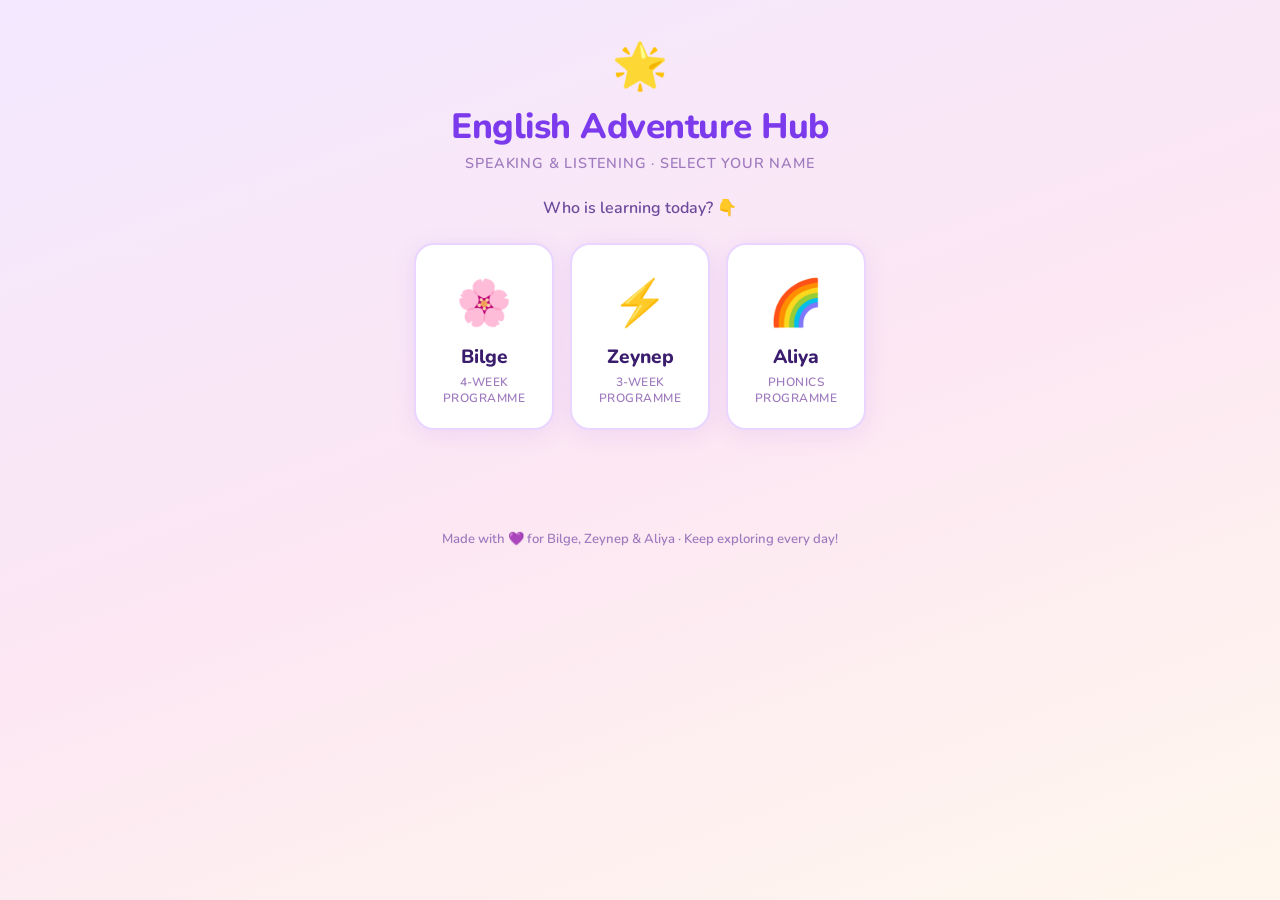
==== index.html @ ff28ed1b "Add Aliya's phonics programme and three-student landing - index.html: add Aliya card (password: aliy" ====
<!DOCTYPE html>
<html lang="en">
<head>
  <meta charset="UTF-8" />
  <meta name="viewport" content="width=device-width, initial-scale=1.0" />
  <title>English Adventure Hub</title>
  <link rel="preconnect" href="https://fonts.googleapis.com" />
  <link href="https://fonts.googleapis.com/css2?family=Nunito:wght@400;600;700;800&display=swap" rel="stylesheet" />
  <link rel="stylesheet" href="style.css" />
</head>
<body>

  <header>
    <div class="header-emoji">🌟</div>
    <h1>English Adventure Hub</h1>
    <p class="subtitle">Speaking &amp; Listening · Select Your Name</p>
  </header>

  <section id="selector">
    <p class="selector-intro">Who is learning today? 👇</p>

    <div class="student-cards">

      <button class="student-card" data-student="bilge">
        <span class="student-card-emoji">🌸</span>
        <span class="student-card-text">
          <span class="student-card-name">Bilge</span>
          <span class="student-card-sub">4-Week Programme</span>
        </span>
      </button>

      <button class="student-card" data-student="zeynep">
        <span class="student-card-emoji">⚡</span>
        <span class="student-card-text">
          <span class="student-card-name">Zeynep</span>
          <span class="student-card-sub">3-Week Programme</span>
        </span>
      </button>

      <button class="student-card" data-student="aliya">
        <span class="student-card-emoji">🌈</span>
        <span class="student-card-text">
          <span class="student-card-name">Aliya</span>
          <span class="student-card-sub">Phonics Programme</span>
        </span>
      </button>

    </div>

    <div id="password-box" style="display:none">
      <p id="password-prompt" class="password-prompt"></p>
      <div class="password-input-row">
        <input id="password-field" type="password" autocomplete="off"
               placeholder="Enter password…" />
        <button id="enter-btn" aria-label="Go">→</button>
      </div>
      <p id="password-error" class="password-error" style="display:none">
        ❌ Wrong password. Try again!
      </p>
    </div>
  </section>

  <footer>
    <p>Made with 💜 for Bilge, Zeynep &amp; Aliya · Keep exploring every day!</p>
  </footer>

  <script>
    const STUDENTS = {
      bilge:  { password: "bilge0802",  url: "bilge.html",  greeting: "Hello, Bilge!"   },
      zeynep: { password: "zeynep1604", url: "zeynep.html", greeting: "Hello, Zeynep!"  },
      aliya:  { password: "aliya2005",  url: "aliya.html",  greeting: "Hello, Aliya!"   }
    };

    let selectedStudent = null;

    const passwordBox   = document.getElementById("password-box");
    const passwordField = document.getElementById("password-field");
    const passwordError = document.getElementById("password-error");
    const passwordPrompt = document.getElementById("password-prompt");
    const enterBtn      = document.getElementById("enter-btn");

    // Student card click
    document.querySelectorAll(".student-card").forEach(card => {
      card.addEventListener("click", () => {
        // Highlight selected card
        document.querySelectorAll(".student-card").forEach(c => c.classList.remove("selected"));
        card.classList.add("selected");

        selectedStudent = card.dataset.student;
        passwordPrompt.textContent = STUDENTS[selectedStudent].greeting + " Enter your password:";
        passwordError.style.display = "none";
        passwordField.value = "";
        passwordBox.style.display = "block";
        passwordField.focus();
      });
    });

    // Submit password
    function tryLogin() {
      if (!selectedStudent) return;
      const entered = passwordField.value;
      if (entered === STUDENTS[selectedStudent].password) {
        window.location.href = STUDENTS[selectedStudent].url;
      } else {
        passwordError.style.display = "block";
        passwordField.value = "";
        // Shake animation
        passwordBox.classList.remove("shake");
        void passwordBox.offsetWidth; // reflow to restart animation
        passwordBox.classList.add("shake");
        passwordBox.addEventListener("animationend", () => {
          passwordBox.classList.remove("shake");
        }, { once: true });
        passwordField.focus();
      }
    }

    enterBtn.addEventListener("click", tryLogin);
    passwordField.addEventListener("keydown", e => {
      if (e.key === "Enter") tryLogin();
    });
  </script>

</body>
</html>
---- style.css ----
/* =========================================
   BILGE'S ENGLISH HUB — style.css
   Soft pastel, mobile-first
   ========================================= */

/* --- Reset & Base --- */
*, *::before, *::after {
  box-sizing: border-box;
  margin: 0;
  padding: 0;
}

:root {
  --lavender:    #f3e8ff;
  --blush:       #fce7f3;
  --cream:       #fff7ed;
  --mint:        #ecfdf5;
  --purple:      #7c3aed;
  --purple-mid:  #a855f7;
  --purple-light:#e9d5ff;
  --pink:        #ec4899;
  --pink-light:  #fce7f3;
  --text-dark:   #3b1d6e;
  --text-mid:    #6b4a9b;
  --text-soft:   #9f7bbe;
  --white:       #ffffff;
  --shadow:      0 4px 24px rgba(124, 58, 237, 0.10);
  --radius:      20px;
  --radius-sm:   12px;
}

html {
  font-size: 16px;
  scroll-behavior: smooth;
}

body {
  font-family: 'Nunito', sans-serif;
  background: linear-gradient(160deg, var(--lavender) 0%, var(--blush) 50%, var(--cream) 100%);
  min-height: 100vh;
  color: var(--text-dark);
  padding-bottom: 48px;
}

/* --- Header --- */
header {
  text-align: center;
  padding: 36px 20px 24px;
}

.header-emoji {
  font-size: 2.8rem;
  margin-bottom: 8px;
  animation: float 3s ease-in-out infinite;
}

@keyframes float {
  0%, 100% { transform: translateY(0); }
  50%       { transform: translateY(-6px); }
}

header h1 {
  font-size: 1.9rem;
  font-weight: 800;
  color: var(--purple);
  letter-spacing: -0.5px;
  line-height: 1.2;
}

.subtitle {
  margin-top: 6px;
  font-size: 0.9rem;
  color: var(--text-soft);
  font-weight: 600;
  text-transform: uppercase;
  letter-spacing: 0.8px;
}

.golden-rule {
  margin-top: 12px;
  display: inline-block;
  background: linear-gradient(135deg, #fde68a, #fca5a5);
  color: #7c2d12;
  font-size: 0.85rem;
  font-weight: 700;
  padding: 6px 16px;
  border-radius: 30px;
}

/* --- Landing --- */
#landing {
  padding: 0 16px 40px;
  max-width: 600px;
  margin: 0 auto;
}

.landing-intro {
  text-align: center;
  font-size: 1rem;
  color: var(--text-mid);
  font-weight: 600;
  margin-bottom: 24px;
}

.week-cards {
  display: flex;
  flex-direction: column;
  gap: 16px;
}

.week-card {
  display: flex;
  align-items: center;
  gap: 16px;
  background: var(--white);
  border: 2px solid var(--purple-light);
  border-radius: var(--radius);
  padding: 18px 20px;
  cursor: pointer;
  text-align: left;
  font-family: 'Nunito', sans-serif;
  box-shadow: var(--shadow);
  transition: transform 0.18s ease, border-color 0.18s ease, box-shadow 0.18s ease;
}

.week-card:hover {
  transform: translateY(-3px);
  border-color: var(--purple-mid);
  box-shadow: 0 8px 32px rgba(124, 58, 237, 0.18);
}

.week-card:active { transform: scale(0.98); }

.week-card-emoji {
  font-size: 2.2rem;
  flex-shrink: 0;
}

.week-card-text {
  flex: 1;
  display: flex;
  flex-direction: column;
  gap: 3px;
}

.week-card-number {
  font-size: 0.72rem;
  font-weight: 800;
  text-transform: uppercase;
  letter-spacing: 0.8px;
  color: var(--text-soft);
}

.week-card-title {
  font-size: 1.05rem;
  font-weight: 800;
  color: var(--text-dark);
}

.week-card-desc {
  font-size: 0.82rem;
  color: var(--text-soft);
  font-weight: 600;
}

.week-card-arrow {
  font-size: 1.4rem;
  color: var(--purple-mid);
  flex-shrink: 0;
  transition: transform 0.18s ease;
}

.week-card:hover .week-card-arrow {
  transform: translateX(4px);
}

/* --- Week View Header --- */
.week-view-header {
  display: flex;
  align-items: center;
  gap: 12px;
  padding: 12px 16px 16px;
  max-width: 560px;
  margin: 0 auto;
}

.back-btn {
  background: var(--white);
  border: 2px solid var(--purple-light);
  border-radius: var(--radius-sm);
  color: var(--purple);
  font-family: 'Nunito', sans-serif;
  font-size: 0.85rem;
  font-weight: 700;
  padding: 8px 14px;
  cursor: pointer;
  flex-shrink: 0;
  transition: background 0.15s, border-color 0.15s;
}

.back-btn:hover {
  background: var(--lavender);
  border-color: var(--purple-mid);
}

.week-view-title {
  font-size: 0.88rem;
  font-weight: 800;
  color: var(--text-mid);
  text-transform: uppercase;
  letter-spacing: 0.5px;
  line-height: 1.3;
}

/* --- Live Class Block --- */
.live-block {
  background: linear-gradient(135deg, #ecfdf5, #d1fae5);
  border: 1px solid #a7f3d0;
}

.live-badge {
  background: #d1fae5;
  color: #065f46;
  font-size: 0.72rem;
  font-weight: 800;
  text-transform: uppercase;
  letter-spacing: 0.8px;
  padding: 4px 10px;
  border-radius: 20px;
}

/* --- Student Selector (index.html) --- */
#selector {
  padding: 0 16px 40px;
  max-width: 480px;
  margin: 0 auto;
}

.selector-intro {
  text-align: center;
  font-size: 1rem;
  color: var(--text-mid);
  font-weight: 600;
  margin-bottom: 24px;
}

.student-cards {
  display: flex;
  gap: 16px;
  justify-content: center;
  margin-bottom: 28px;
}

.student-card {
  display: flex;
  flex-direction: column;
  align-items: center;
  gap: 10px;
  background: var(--white);
  border: 2px solid var(--purple-light);
  border-radius: var(--radius);
  padding: 28px 24px 22px;
  cursor: pointer;
  font-family: 'Nunito', sans-serif;
  box-shadow: var(--shadow);
  transition: transform 0.18s ease, border-color 0.18s ease, box-shadow 0.18s ease;
  min-width: 140px;
}

.student-card:hover {
  transform: translateY(-4px);
  border-color: var(--purple-mid);
  box-shadow: 0 10px 32px rgba(124, 58, 237, 0.18);
}

.student-card:active { transform: scale(0.97); }

.student-card.selected {
  border-color: var(--purple);
  background: var(--lavender);
  box-shadow: 0 6px 24px rgba(124, 58, 237, 0.25);
}

.student-card-emoji {
  font-size: 2.8rem;
}

.student-card-text {
  display: flex;
  flex-direction: column;
  align-items: center;
  gap: 4px;
}

.student-card-name {
  font-size: 1.2rem;
  font-weight: 800;
  color: var(--text-dark);
}

.student-card-sub {
  font-size: 0.75rem;
  font-weight: 600;
  color: var(--text-soft);
  text-transform: uppercase;
  letter-spacing: 0.5px;
}

/* --- Password Box --- */
#password-box {
  background: var(--white);
  border: 2px solid var(--purple-light);
  border-radius: var(--radius);
  padding: 24px 20px;
  box-shadow: var(--shadow);
  animation: fadeIn 0.25s ease;
}

.password-prompt {
  font-size: 0.95rem;
  font-weight: 700;
  color: var(--text-dark);
  margin-bottom: 14px;
  text-align: center;
}

.password-input-row {
  display: flex;
  gap: 10px;
  align-items: center;
}

#password-field {
  flex: 1;
  padding: 13px 16px;
  border: 2px solid var(--purple-light);
  border-radius: var(--radius-sm);
  font-family: 'Nunito', sans-serif;
  font-size: 1rem;
  font-weight: 600;
  color: var(--text-dark);
  background: var(--lavender);
  outline: none;
  transition: border-color 0.15s;
}

#password-field:focus {
  border-color: var(--purple-mid);
  background: var(--white);
}

#enter-btn {
  width: 50px;
  height: 50px;
  border-radius: 50%;
  border: none;
  background: var(--purple);
  color: var(--white);
  font-size: 1.3rem;
  font-weight: 800;
  cursor: pointer;
  flex-shrink: 0;
  box-shadow: 0 4px 14px rgba(124, 58, 237, 0.35);
  transition: background 0.15s, transform 0.12s;
}

#enter-btn:hover  { background: #6d28d9; }
#enter-btn:active { transform: scale(0.93); }

.password-error {
  margin-top: 10px;
  text-align: center;
  font-size: 0.85rem;
  font-weight: 700;
  color: #dc2626;
}

@keyframes shake {
  0%, 100% { transform: translateX(0); }
  20%       { transform: translateX(-9px); }
  40%       { transform: translateX(9px); }
  60%       { transform: translateX(-6px); }
  80%       { transform: translateX(6px); }
}

.shake { animation: shake 0.38s ease; }

/* --- Day Tabs --- */
.day-tabs {
  display: flex;
  gap: 8px;
  padding: 0 16px 20px;
  overflow-x: auto;
  scrollbar-width: none;
  justify-content: center;
  flex-wrap: wrap;
}

.day-tabs::-webkit-scrollbar { display: none; }

.tab {
  display: flex;
  flex-direction: column;
  align-items: center;
  gap: 4px;
  padding: 10px 18px;
  border: 2px solid var(--purple-light);
  border-radius: 16px;
  background: var(--white);
  color: var(--text-mid);
  font-family: 'Nunito', sans-serif;
  font-size: 0.78rem;
  font-weight: 700;
  cursor: pointer;
  transition: all 0.2s ease;
  min-width: 60px;
  position: relative;
}

.tab-icon { font-size: 1.3rem; }
.tab-label { font-size: 0.75rem; text-transform: uppercase; letter-spacing: 0.5px; }

.tab:hover {
  border-color: var(--purple-mid);
  background: var(--lavender);
  transform: translateY(-2px);
}

.tab.active {
  background: var(--purple);
  border-color: var(--purple);
  color: var(--white);
  box-shadow: 0 4px 14px rgba(124, 58, 237, 0.35);
  transform: translateY(-2px);
}

/* Done indicator dot on tab */
.tab.done::after {
  content: '✓';
  position: absolute;
  top: -6px;
  right: -6px;
  background: #10b981;
  color: white;
  font-size: 0.6rem;
  font-weight: 800;
  width: 18px;
  height: 18px;
  border-radius: 50%;
  display: flex;
  align-items: center;
  justify-content: center;
  line-height: 18px;
  text-align: center;
}

/* --- Main / Cards --- */
main {
  padding: 0 16px;
  max-width: 560px;
  margin: 0 auto;
}

/* --- Day Card --- */
.day-card {
  display: none;
  background: var(--white);
  border-radius: var(--radius);
  box-shadow: var(--shadow);
  padding: 24px 20px;
  animation: fadeIn 0.3s ease;
}

.day-card.active { display: block; }

@keyframes fadeIn {
  from { opacity: 0; transform: translateY(10px); }
  to   { opacity: 1; transform: translateY(0); }
}

/* Card header row */
.card-header {
  display: flex;
  align-items: center;
  gap: 10px;
  margin-bottom: 10px;
}

.day-badge {
  background: var(--purple-light);
  color: var(--purple);
  font-size: 0.75rem;
  font-weight: 800;
  text-transform: uppercase;
  letter-spacing: 1px;
  padding: 4px 12px;
  border-radius: 20px;
}

.done-badge {
  background: #d1fae5;
  color: #065f46;
  font-size: 0.75rem;
  font-weight: 700;
  padding: 4px 12px;
  border-radius: 20px;
}

.day-card h2 {
  font-size: 1.35rem;
  font-weight: 800;
  color: var(--text-dark);
  line-height: 1.3;
  margin-bottom: 6px;
}

.grammar-tag {
  font-size: 0.82rem;
  color: var(--text-soft);
  margin-bottom: 20px;
}

.grammar-tag strong {
  color: var(--purple);
}

/* --- Section Blocks --- */
.section-block {
  border-radius: var(--radius-sm);
  padding: 16px;
  margin-bottom: 16px;
}

.listen-block {
  background: linear-gradient(135deg, #ede9fe, #fce7f3);
  border: 1px solid #ddd6fe;
}

.task-block {
  background: var(--cream);
  border: 1px solid #fed7aa;
}

.record-block {
  background: var(--blush);
  border: 1px solid #fbcfe8;
}

.section-label {
  font-size: 0.78rem;
  font-weight: 800;
  text-transform: uppercase;
  letter-spacing: 0.8px;
  color: var(--text-mid);
  margin-bottom: 8px;
}

.section-block p {
  font-size: 0.92rem;
  line-height: 1.55;
  color: var(--text-dark);
  margin-bottom: 10px;
}

/* Video button */
.video-btn {
  display: block;
  background: var(--purple);
  color: var(--white);
  text-decoration: none;
  text-align: center;
  padding: 13px 20px;
  border-radius: var(--radius-sm);
  font-weight: 700;
  font-size: 0.95rem;
  margin: 10px 0 8px;
  transition: background 0.2s, transform 0.15s;
}

.video-btn:hover, .video-btn:active {
  background: #6d28d9;
  transform: scale(0.98);
}

.video-note {
  font-size: 0.78rem !important;
  color: var(--text-soft) !important;
  margin-bottom: 0 !important;
}

/* Task prompts list */
.task-prompts {
  list-style: none;
  margin: 10px 0;
  display: flex;
  flex-direction: column;
  gap: 6px;
}

.task-prompts li {
  display: flex;
  align-items: flex-start;
  gap: 8px;
  font-size: 0.92rem;
  color: var(--text-dark);
  line-height: 1.4;
}

.task-prompts li::before {
  content: '→';
  color: var(--purple-mid);
  font-weight: 800;
  flex-shrink: 0;
  margin-top: 1px;
}

.reminder {
  font-size: 0.82rem !important;
  color: #92400e !important;
  background: #fef3c7;
  border-radius: 8px;
  padding: 8px 10px;
  margin-bottom: 0 !important;
}

/* --- Recorder --- */
.recorder {
  display: flex;
  flex-direction: column;
  align-items: center;
  gap: 14px;
}

/* Big record button */
.record-btn {
  width: 100px;
  height: 100px;
  border-radius: 50%;
  border: none;
  background: linear-gradient(135deg, var(--pink), var(--purple-mid));
  color: white;
  display: flex;
  flex-direction: column;
  align-items: center;
  justify-content: center;
  gap: 4px;
  cursor: pointer;
  box-shadow: 0 6px 20px rgba(236, 72, 153, 0.35);
  transition: transform 0.15s, box-shadow 0.15s;
  font-family: 'Nunito', sans-serif;
}

.record-btn:active { transform: scale(0.94); }

.record-btn.recording {
  background: linear-gradient(135deg, #ef4444, #dc2626);
  animation: pulse 1.2s ease-in-out infinite;
  box-shadow: 0 6px 20px rgba(239, 68, 68, 0.45);
}

@keyframes pulse {
  0%, 100% { transform: scale(1); box-shadow: 0 6px 20px rgba(239, 68, 68, 0.45); }
  50%       { transform: scale(1.06); box-shadow: 0 8px 28px rgba(239, 68, 68, 0.60); }
}

.record-icon { font-size: 1.8rem; }
.record-label { font-size: 0.68rem; font-weight: 700; text-transform: uppercase; letter-spacing: 0.5px; }

/* Timer */
.timer {
  font-size: 0.9rem;
  font-weight: 700;
  color: #dc2626;
  letter-spacing: 0.3px;
}

.timer-count { font-variant-numeric: tabular-nums; }

/* Playback audio */
.playback {
  width: 100%;
  border-radius: 10px;
}

/* Submit button */
.submit-btn {
  width: 100%;
  padding: 15px 20px;
  background: linear-gradient(135deg, #10b981, #059669);
  color: white;
  border: none;
  border-radius: var(--radius-sm);
  font-family: 'Nunito', sans-serif;
  font-size: 1rem;
  font-weight: 700;
  cursor: pointer;
  box-shadow: 0 4px 14px rgba(16, 185, 129, 0.30);
  transition: transform 0.15s, opacity 0.2s;
}

.submit-btn:hover  { opacity: 0.92; }
.submit-btn:active { transform: scale(0.97); }
.submit-btn:disabled { opacity: 0.6; cursor: not-allowed; }

/* Status message */
.status-msg {
  font-size: 0.88rem;
  font-weight: 700;
  text-align: center;
  min-height: 20px;
}

.status-msg.uploading { color: var(--purple); }
.status-msg.success   { color: #059669; }
.status-msg.error     { color: #dc2626; }

/* --- Match Game (Aliya) --- */
.game-block {
  background: linear-gradient(135deg, #fef9c3, #fde68a);
  border: 1px solid #fbbf24;
}

.match-grid {
  display: flex;
  gap: 10px;
  margin: 12px 0 8px;
}

.match-col {
  flex: 1;
  display: flex;
  flex-direction: column;
  gap: 6px;
}

.match-col-label {
  font-size: 0.7rem;
  font-weight: 800;
  text-transform: uppercase;
  letter-spacing: 0.6px;
  color: var(--text-soft);
  text-align: center;
  margin-bottom: 4px;
}

.match-item {
  width: 100%;
  padding: 11px 6px;
  border: 2px solid var(--purple-light);
  border-radius: 12px;
  background: var(--white);
  font-family: 'Nunito', sans-serif;
  font-size: 1rem;
  font-weight: 800;
  cursor: pointer;
  text-align: center;
  transition: border-color 0.15s, background 0.15s, transform 0.12s;
  line-height: 1.2;
}

.match-item:hover:not(:disabled) {
  border-color: var(--purple-mid);
  background: var(--lavender);
}

.match-item.selected {
  border-color: var(--purple);
  background: var(--lavender);
  transform: scale(1.06);
  box-shadow: 0 3px 12px rgba(124, 58, 237, 0.25);
}

.match-item.matched {
  border-color: #10b981;
  background: #d1fae5;
  color: #065f46;
  cursor: default;
}

.match-item.error {
  border-color: #ef4444;
  background: #fee2e2;
  animation: shake 0.35s ease;
}

.emoji-item { font-size: 1.5rem; }

.match-score {
  text-align: center;
  font-size: 0.88rem;
  font-weight: 700;
  color: var(--text-mid);
  margin: 6px 0 0;
}

.match-celebration {
  text-align: center;
  background: var(--lavender);
  border-radius: var(--radius-sm);
  padding: 16px 12px 12px;
  margin-top: 12px;
  animation: fadeIn 0.4s ease;
}

.match-celebration p {
  font-size: 1.1rem !important;
  font-weight: 800 !important;
  color: var(--purple) !important;
  margin-bottom: 10px !important;
}

.replay-btn {
  display: inline-block;
  padding: 9px 20px;
  background: var(--purple);
  color: var(--white);
  border: none;
  border-radius: var(--radius-sm);
  font-family: 'Nunito', sans-serif;
  font-size: 0.9rem;
  font-weight: 700;
  cursor: pointer;
  transition: background 0.15s;
}

.replay-btn:hover { background: #6d28d9; }

/* --- Footer --- */
footer {
  text-align: center;
  padding: 32px 20px 16px;
  font-size: 0.82rem;
  color: var(--text-soft);
  font-weight: 600;
}

/* --- Responsive tweaks --- */
@media (min-width: 480px) {
  header h1  { font-size: 2.2rem; }
  .day-card  { padding: 28px 28px; }
}
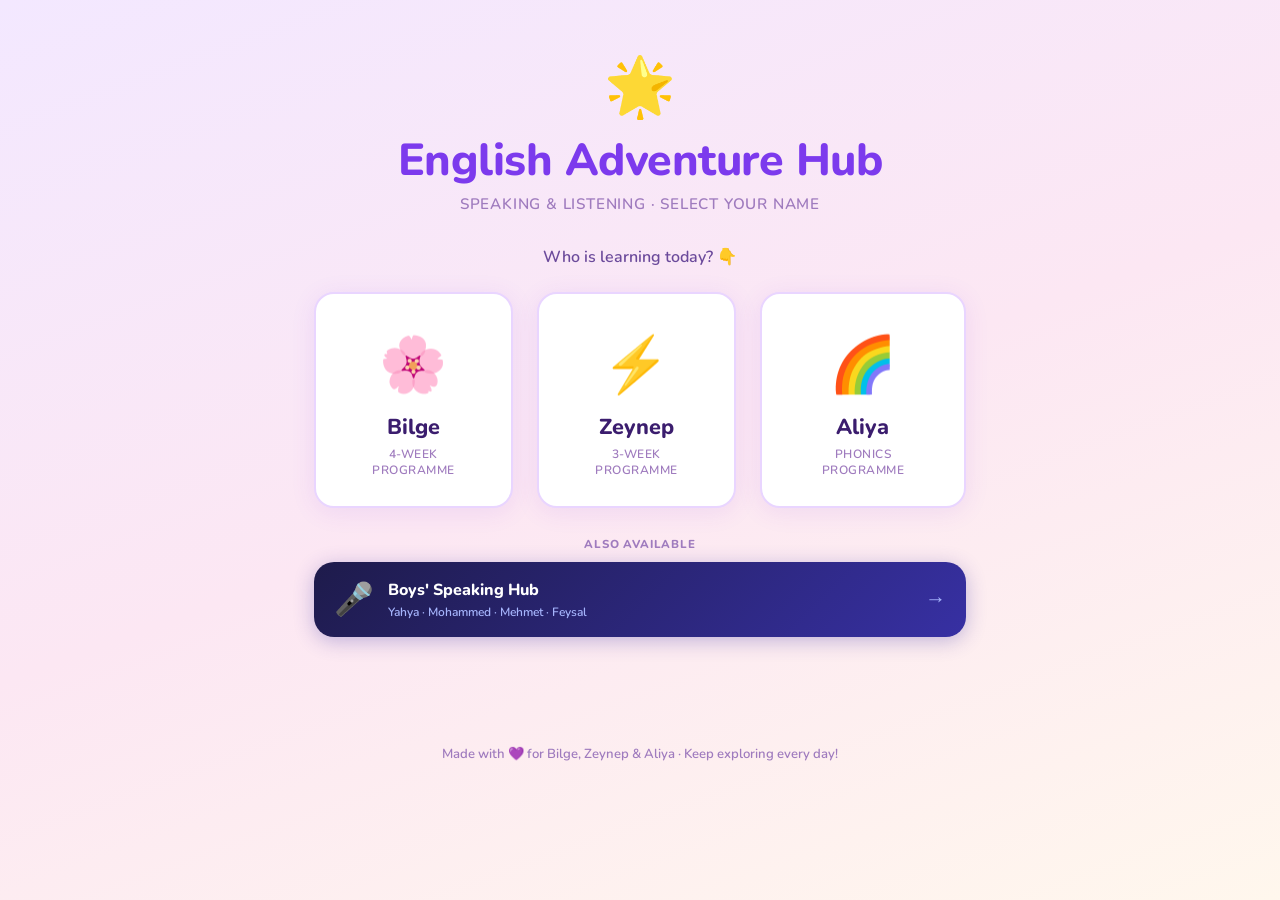
==== commit 7556d13f: "Add Boys' Speaking Hub portal link to main landing page Adds a distinct dark-blue banner button belo" ====
--- a/index.html
+++ b/index.html
@@ -45,6 +45,19 @@
         </span>
       </button>
 
+    </div>
+
+    <!-- Boys' Speaking Hub portal -->
+    <div class="hub-portal">
+      <p class="hub-portal-label">Also available</p>
+      <a href="speaking-hub.html" class="hub-portal-btn">
+        <span class="hub-portal-emoji">🎤</span>
+        <span class="hub-portal-text">
+          <span class="hub-portal-name">Boys' Speaking Hub</span>
+          <span class="hub-portal-sub">Yahya · Mohammed · Mehmet · Feysal</span>
+        </span>
+        <span class="hub-portal-arrow">→</span>
+      </a>
     </div>
 
     <div id="password-box" style="display:none">
--- a/style.css
+++ b/style.css
@@ -210,6 +210,9 @@
   text-transform: uppercase;
   letter-spacing: 0.5px;
   line-height: 1.3;
+  flex: 1;
+  min-width: 0;
+  word-break: break-word;
 }
 
 /* --- Live Class Block --- */
@@ -306,6 +309,75 @@
   letter-spacing: 0.5px;
 }
 
+/* --- Hub Portal link (index.html → speaking-hub.html) --- */
+.hub-portal {
+  margin-bottom: 28px;
+}
+
+.hub-portal-label {
+  text-align: center;
+  font-size: 0.72rem;
+  font-weight: 800;
+  text-transform: uppercase;
+  letter-spacing: 0.8px;
+  color: var(--text-soft);
+  margin-bottom: 10px;
+}
+
+.hub-portal-btn {
+  display: flex;
+  align-items: center;
+  gap: 14px;
+  background: linear-gradient(135deg, #1e1b4b, #3730a3);
+  border-radius: var(--radius);
+  padding: 16px 20px;
+  text-decoration: none;
+  box-shadow: 0 4px 20px rgba(55, 48, 163, 0.30);
+  transition: transform 0.18s ease, box-shadow 0.18s ease;
+}
+
+.hub-portal-btn:hover {
+  transform: translateY(-3px);
+  box-shadow: 0 8px 28px rgba(55, 48, 163, 0.40);
+}
+
+.hub-portal-btn:active { transform: scale(0.98); }
+
+.hub-portal-emoji {
+  font-size: 2rem;
+  flex-shrink: 0;
+}
+
+.hub-portal-text {
+  flex: 1;
+  display: flex;
+  flex-direction: column;
+  gap: 3px;
+}
+
+.hub-portal-name {
+  font-size: 1rem;
+  font-weight: 800;
+  color: #ffffff;
+}
+
+.hub-portal-sub {
+  font-size: 0.75rem;
+  font-weight: 600;
+  color: #a5b4fc;
+}
+
+.hub-portal-arrow {
+  font-size: 1.3rem;
+  color: #a5b4fc;
+  flex-shrink: 0;
+  transition: transform 0.18s ease;
+}
+
+.hub-portal-btn:hover .hub-portal-arrow {
+  transform: translateX(4px);
+}
+
 /* --- Password Box --- */
 #password-box {
   background: var(--white);
@@ -482,7 +554,8 @@
 .card-header {
   display: flex;
   align-items: center;
-  gap: 10px;
+  flex-wrap: wrap;
+  gap: 8px;
   margin-bottom: 10px;
 }
 
@@ -834,8 +907,381 @@
   font-weight: 600;
 }
 
-/* --- Responsive tweaks --- */
+/* ═══════════════════════════════════════
+   RESPONSIVE BREAKPOINTS
+   Mobile-first — base styles above target
+   phones ≥ 375px. Rules below layer up.
+═══════════════════════════════════════ */
+
+/* ── Tiny phones (< 360px) ───────────────
+   Prevent horizontal overflow on the
+   narrowest devices (320–359px).          */
+@media (max-width: 359px) {
+  header h1           { font-size: 1.55rem; }
+  .header-emoji       { font-size: 2.2rem; }
+  .golden-rule        { font-size: 0.78rem; padding: 5px 12px; }
+
+  /* Landing student selector */
+  .student-cards      { gap: 8px; }
+  .student-card       { min-width: 88px; padding: 18px 10px 14px; }
+  .student-card-emoji { font-size: 2rem; }
+  .student-card-name  { font-size: 1rem; }
+  .student-card-sub   { font-size: 0.65rem; }
+
+  /* Password box */
+  #password-field     { font-size: 0.9rem; padding: 11px 12px; }
+  #enter-btn          { width: 44px; height: 44px; font-size: 1.1rem; }
+
+  /* Week cards */
+  .week-card          { padding: 14px 14px; gap: 12px; }
+  .week-card-emoji    { font-size: 1.8rem; }
+  .week-card-title    { font-size: 0.95rem; }
+  .week-card-desc     { font-size: 0.75rem; }
+
+  /* Week view header */
+  .week-view-title    { font-size: 0.72rem; letter-spacing: 0; }
+  .back-btn           { font-size: 0.78rem; padding: 6px 10px; }
+
+  /* Tabs */
+  .tab                { padding: 8px 10px; min-width: 50px; }
+  .tab-icon           { font-size: 1.1rem; }
+  .tab-label          { font-size: 0.65rem; }
+
+  /* Day card */
+  .day-card           { padding: 16px 12px; }
+  .day-card h2        { font-size: 1.1rem; }
+
+  /* Match game */
+  .match-item         { font-size: 0.88rem; padding: 8px 4px; border-radius: 9px; }
+  .emoji-item         { font-size: 1.2rem; }
+  .match-grid         { gap: 6px; }
+}
+
+/* ── Small phones (360–479px) ────────────
+   Comfortable base for 375px / 390px.    */
+@media (min-width: 360px) and (max-width: 479px) {
+  .student-card       { min-width: 100px; }
+}
+
+/* ── Medium phones / large phones (480px+)
+   iPhone Plus, Android flagships.        */
 @media (min-width: 480px) {
-  header h1  { font-size: 2.2rem; }
-  .day-card  { padding: 28px 28px; }
-}
+  header h1           { font-size: 2.2rem; }
+  .header-emoji       { font-size: 3rem; }
+
+  /* Student selector */
+  .student-card       { padding: 30px 26px 24px; min-width: 130px; }
+  .student-card-emoji { font-size: 3rem; }
+  .student-card-name  { font-size: 1.25rem; }
+
+  /* Week cards & day cards */
+  .week-card          { padding: 20px 24px; }
+  .week-card-emoji    { font-size: 2.4rem; }
+  .week-card-title    { font-size: 1.1rem; }
+  .day-card           { padding: 28px; }
+
+  /* Tabs */
+  .tab                { padding: 11px 20px; min-width: 65px; }
+  .tab-icon           { font-size: 1.3rem; }
+
+  /* Record button */
+  .record-btn         { width: 108px; height: 108px; }
+  .record-icon        { font-size: 2rem; }
+
+  /* Match game */
+  .match-item         { font-size: 1.05rem; padding: 12px 8px; }
+  .emoji-item         { font-size: 1.6rem; }
+  .match-grid         { gap: 12px; }
+}
+
+/* ── Tablets (640px+) ────────────────────
+   iPad mini / landscape phones.          */
+@media (min-width: 640px) {
+  header              { padding: 48px 24px 32px; }
+  header h1           { font-size: 2.5rem; }
+  .subtitle           { font-size: 0.95rem; }
+  .golden-rule        { font-size: 0.9rem; }
+
+  /* Selector */
+  #selector           { max-width: 580px; padding: 0 24px 48px; }
+  .student-cards      { gap: 20px; }
+  .student-card       { min-width: 150px; padding: 34px 30px 28px; }
+  .student-card-emoji { font-size: 3.4rem; }
+  .student-card-name  { font-size: 1.35rem; }
+  #password-box       { padding: 28px 28px; }
+
+  /* Landing week cards */
+  #landing            { max-width: 640px; padding: 0 24px 48px; }
+  .week-card          { padding: 22px 28px; gap: 18px; }
+  .week-card-emoji    { font-size: 2.6rem; }
+  .week-card-title    { font-size: 1.15rem; }
+  .week-card-desc     { font-size: 0.88rem; }
+
+  /* Week view */
+  .week-view-header   { max-width: 640px; padding: 16px 24px 20px; }
+  .week-view-title    { font-size: 0.95rem; }
+  main                { max-width: 640px; padding: 0 24px; }
+  .day-card           { padding: 32px; }
+  .day-card h2        { font-size: 1.5rem; }
+  .grammar-tag        { font-size: 0.88rem; }
+
+  /* Tabs */
+  .day-tabs           { gap: 10px; padding: 0 24px 24px; }
+  .tab                { padding: 12px 22px; min-width: 72px; }
+
+  /* Record button */
+  .record-btn         { width: 116px; height: 116px; }
+
+  /* Section blocks */
+  .section-block      { padding: 20px; }
+  .section-block p    { font-size: 0.96rem; }
+  .task-prompts li    { font-size: 0.96rem; }
+
+  /* Match game */
+  .match-item         { font-size: 1.1rem; padding: 13px 10px; }
+  .emoji-item         { font-size: 1.8rem; }
+}
+
+/* ═══════════════════════════════════════
+   SPEAKING HUB ADDITIONS
+   speaking-hub.html + speaking-app.html
+═══════════════════════════════════════ */
+
+/* --- 4-up student card grid (speaking-hub.html) --- */
+.student-cards.four-up {
+  flex-wrap: wrap;
+  max-width: 380px;
+  margin-left: auto;
+  margin-right: auto;
+}
+
+.student-cards.four-up .student-card {
+  flex: 1 1 calc(50% - 8px);
+  min-width: 110px;
+  max-width: 175px;
+}
+
+/* --- Day landing grid --- */
+#day-landing {
+  padding: 0 16px 40px;
+  max-width: 600px;
+  margin: 0 auto;
+}
+
+.speaking-day-grid {
+  display: grid;
+  grid-template-columns: 1fr 1fr;
+  gap: 12px;
+}
+
+/* --- Speaking day card --- */
+.speaking-day-card {
+  display: flex;
+  flex-direction: column;
+  gap: 4px;
+  background: var(--white);
+  border: 2px solid var(--purple-light);
+  border-radius: var(--radius);
+  padding: 14px 12px 12px;
+  cursor: pointer;
+  text-align: left;
+  font-family: 'Nunito', sans-serif;
+  box-shadow: var(--shadow);
+  transition: transform 0.18s ease, border-color 0.18s ease, box-shadow 0.18s ease;
+  position: relative;
+}
+
+.speaking-day-card:hover:not(.locked) {
+  transform: translateY(-3px);
+  border-color: var(--purple-mid);
+  box-shadow: 0 8px 28px rgba(124, 58, 237, 0.18);
+}
+
+.speaking-day-card:active:not(.locked) { transform: scale(0.97); }
+
+.speaking-day-card.locked {
+  opacity: 0.5;
+  cursor: not-allowed;
+  background: #f5f5f5;
+  border-color: #e5e7eb;
+  box-shadow: none;
+}
+
+.speaking-day-card.done {
+  border-color: #10b981;
+  background: #f0fdf4;
+}
+
+.day-card-number {
+  font-size: 0.68rem;
+  font-weight: 800;
+  text-transform: uppercase;
+  letter-spacing: 0.8px;
+  color: var(--text-soft);
+}
+
+.day-card-date {
+  font-size: 0.8rem;
+  font-weight: 700;
+  color: var(--text-mid);
+  margin-bottom: 6px;
+}
+
+.day-card-units {
+  display: flex;
+  flex-direction: column;
+  gap: 4px;
+}
+
+.day-card-unit {
+  font-size: 0.7rem;
+  font-weight: 700;
+  color: var(--purple);
+  background: var(--lavender);
+  border-radius: 6px;
+  padding: 3px 7px;
+  white-space: nowrap;
+  overflow: hidden;
+  text-overflow: ellipsis;
+}
+
+.day-card-unit.locked-unit {
+  color: var(--text-soft);
+  background: #f3f4f6;
+}
+
+.lock-overlay {
+  position: absolute;
+  top: 8px;
+  right: 10px;
+  font-size: 1rem;
+  opacity: 0.7;
+}
+
+.day-done-chip {
+  position: absolute;
+  top: 8px;
+  right: 8px;
+  background: #10b981;
+  color: white;
+  font-size: 0.6rem;
+  font-weight: 800;
+  width: 20px;
+  height: 20px;
+  border-radius: 50%;
+  display: flex;
+  align-items: center;
+  justify-content: center;
+  line-height: 20px;
+  text-align: center;
+}
+
+/* --- Unit tabs (inside day view) --- */
+.unit-tabs {
+  display: flex;
+  gap: 10px;
+  padding: 0 16px 20px;
+  justify-content: center;
+}
+
+/* --- Vocab block & chips --- */
+.vocab-block {
+  display: flex;
+  flex-wrap: wrap;
+  gap: 8px;
+  margin: 8px 0 4px;
+}
+
+.vocab-chip {
+  display: inline-block;
+  background: var(--purple);
+  color: var(--white);
+  font-size: 0.82rem;
+  font-weight: 700;
+  padding: 5px 13px;
+  border-radius: 20px;
+  letter-spacing: 0.2px;
+}
+
+/* --- Dialogue block (speech bubbles) --- */
+.dialogue-block {
+  background: linear-gradient(135deg, #e0f2fe, #bae6fd);
+  border: 1px solid #7dd3fc;
+  border-radius: var(--radius-sm);
+  padding: 14px 14px 12px;
+  margin: 10px 0;
+  display: flex;
+  flex-direction: column;
+  gap: 8px;
+}
+
+.dialogue-q {
+  background: #0284c7;
+  color: #ffffff;
+  padding: 9px 14px;
+  border-radius: 14px 14px 14px 4px;
+  font-size: 0.88rem;
+  font-weight: 700;
+  align-self: flex-start;
+  max-width: 92%;
+  line-height: 1.4;
+}
+
+.dialogue-a {
+  background: var(--white);
+  color: var(--text-dark);
+  padding: 9px 14px;
+  border-radius: 14px 14px 4px 14px;
+  font-size: 0.88rem;
+  font-weight: 600;
+  align-self: flex-end;
+  max-width: 92%;
+  border: 1px solid #bae6fd;
+  line-height: 1.4;
+}
+
+/* --- Coming soon block --- */
+.coming-soon-block {
+  text-align: center;
+  padding: 36px 20px 28px;
+}
+
+.coming-soon-block .lock-icon {
+  font-size: 3rem;
+  margin-bottom: 12px;
+  display: block;
+}
+
+.coming-soon-block p {
+  font-size: 1rem !important;
+  font-weight: 700 !important;
+  color: var(--text-mid) !important;
+  margin-bottom: 0 !important;
+}
+
+/* ── Desktop (900px+) ────────────────────
+   Full desktop / wide tablets.           */
+@media (min-width: 900px) {
+  header h1           { font-size: 2.8rem; }
+  .header-emoji       { font-size: 3.6rem; }
+  .golden-rule        { font-size: 0.92rem; }
+
+  #selector           { max-width: 700px; }
+  .student-cards      { gap: 24px; }
+  .student-card       { min-width: 170px; }
+
+  #landing            { max-width: 700px; }
+  main                { max-width: 700px; }
+  .week-view-header   { max-width: 700px; }
+
+  .day-card           { padding: 36px 40px; }
+  .day-card h2        { font-size: 1.6rem; }
+
+  .video-btn          { font-size: 1rem; }
+  .submit-btn         { font-size: 1.05rem; }
+
+  /* Match game: slightly larger targets on desktop */
+  .match-item         { font-size: 1.15rem; padding: 14px 12px; }
+  .emoji-item         { font-size: 2rem; }
+  .match-grid         { gap: 16px; }
+}
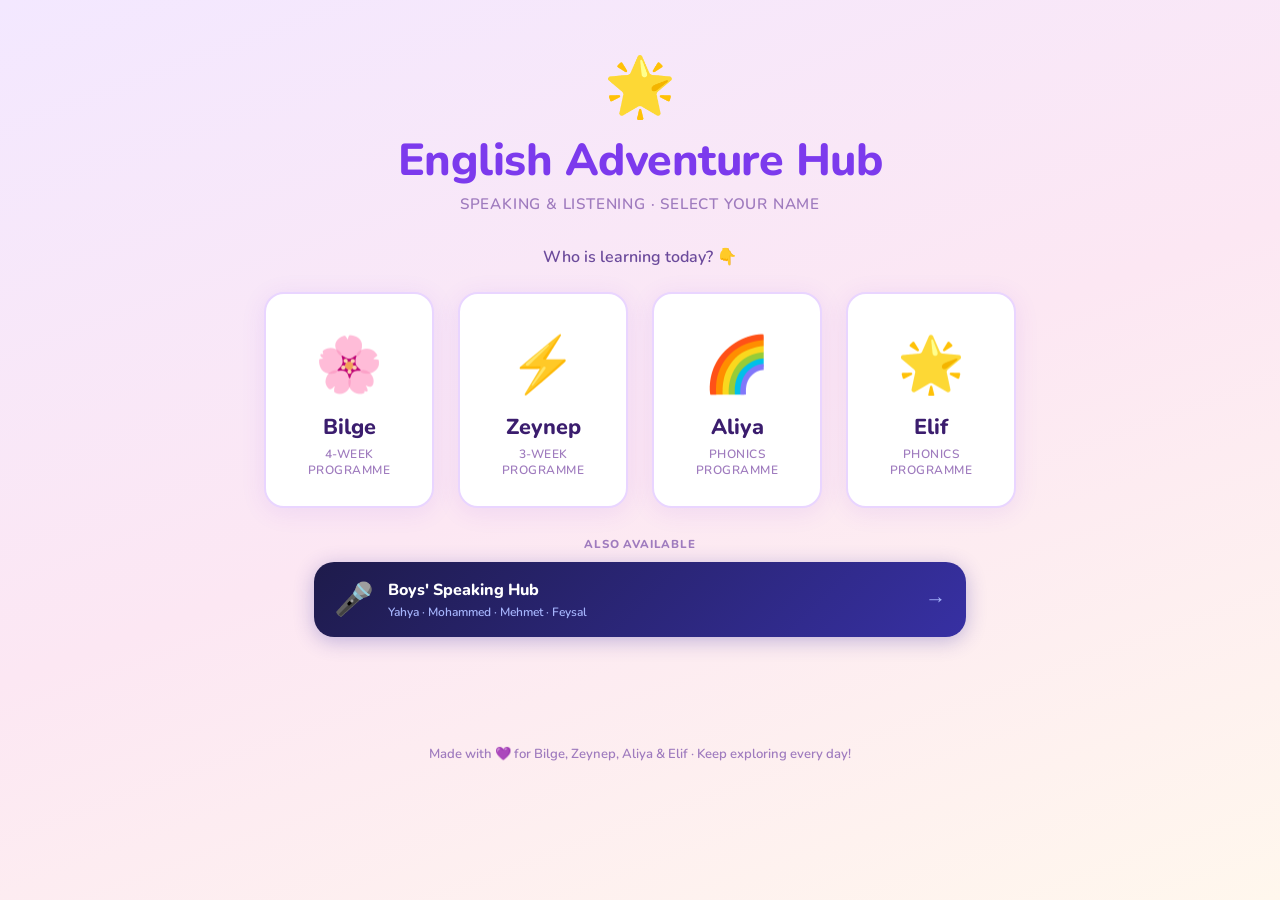
==== commit c7c1a215: "Add Elif's Phonics Hub and expand Aliya to 3 weeks - Create elif.html: 2-week phonics programme (sho" ====
--- a/index.html
+++ b/index.html
@@ -45,6 +45,14 @@
         </span>
       </button>
 
+      <button class="student-card" data-student="elif">
+        <span class="student-card-emoji">🌟</span>
+        <span class="student-card-text">
+          <span class="student-card-name">Elif</span>
+          <span class="student-card-sub">Phonics Programme</span>
+        </span>
+      </button>
+
     </div>
 
     <!-- Boys' Speaking Hub portal -->
@@ -74,14 +82,15 @@
   </section>
 
   <footer>
-    <p>Made with 💜 for Bilge, Zeynep &amp; Aliya · Keep exploring every day!</p>
+    <p>Made with 💜 for Bilge, Zeynep, Aliya &amp; Elif · Keep exploring every day!</p>
   </footer>
 
   <script>
     const STUDENTS = {
       bilge:  { password: "bilge0802",  url: "bilge.html",  greeting: "Hello, Bilge!"   },
       zeynep: { password: "zeynep1604", url: "zeynep.html", greeting: "Hello, Zeynep!"  },
-      aliya:  { password: "aliya2005",  url: "aliya.html",  greeting: "Hello, Aliya!"   }
+      aliya:  { password: "aliya2005",  url: "aliya.html",  greeting: "Hello, Aliya!"   },
+      elif:   { password: "elif2026",   url: "elif.html",   greeting: "Hello, Elif!"    }
     };
 
     let selectedStudent = null;
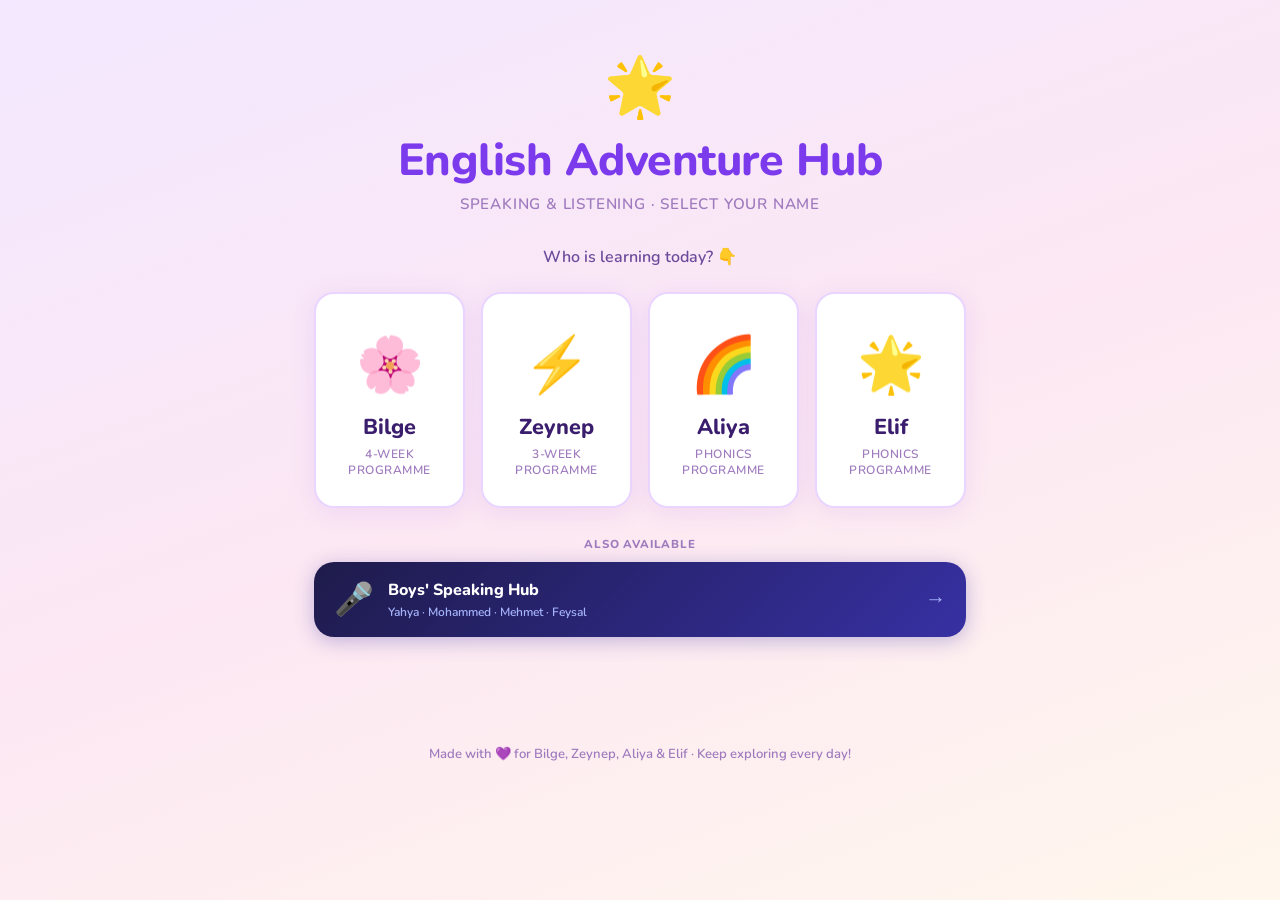
==== commit 8b616622: "Make student card grid responsive on main portal Switch to wrapping flex grid: 2 cards per row on mo" ====
--- a/index.html
+++ b/index.html
@@ -19,7 +19,7 @@
   <section id="selector">
     <p class="selector-intro">Who is learning today? 👇</p>
 
-    <div class="student-cards">
+    <div class="student-cards four-up">
 
       <button class="student-card" data-student="bilge">
         <span class="student-card-emoji">🌸</span>
--- a/style.css
+++ b/style.css
@@ -235,7 +235,7 @@
 /* --- Student Selector (index.html) --- */
 #selector {
   padding: 0 16px 40px;
-  max-width: 480px;
+  max-width: 720px;
   margin: 0 auto;
 }
 
@@ -1047,18 +1047,29 @@
    speaking-hub.html + speaking-app.html
 ═══════════════════════════════════════ */
 
-/* --- 4-up student card grid (speaking-hub.html) --- */
+/* --- 4-up student card grid (index.html + speaking-hub.html) --- */
 .student-cards.four-up {
   flex-wrap: wrap;
-  max-width: 380px;
+  justify-content: center;
+  gap: 16px;
+  max-width: 720px;
   margin-left: auto;
   margin-right: auto;
 }
 
+/* Mobile default: 2 cards per row */
 .student-cards.four-up .student-card {
-  flex: 1 1 calc(50% - 8px);
-  min-width: 110px;
-  max-width: 175px;
+  flex: 1 1 calc(50% - 16px);
+  min-width: 130px;
+  max-width: calc(50% - 8px);
+}
+
+/* Tablet / desktop: all 4 in one row */
+@media (min-width: 600px) {
+  .student-cards.four-up .student-card {
+    flex: 1 1 140px;
+    max-width: 180px;
+  }
 }
 
 /* --- Day landing grid --- */
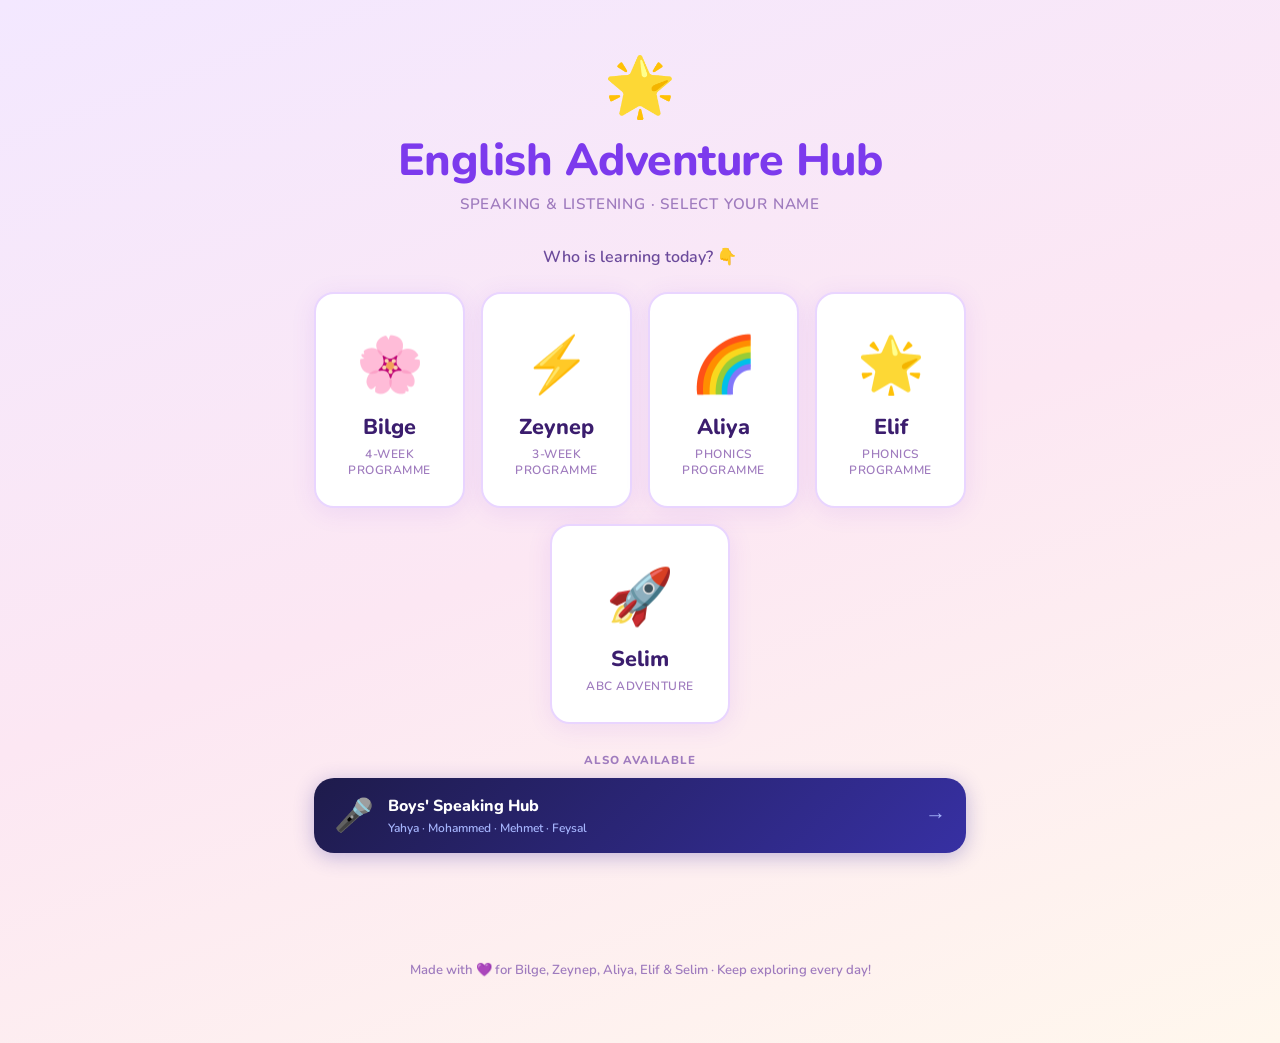
==== commit 020f1f8c: "Add Selim's ABC Adventure — CoComelon alphabet programme - Create selim.html: 5-day plan with letter" ====
--- a/index.html
+++ b/index.html
@@ -53,6 +53,14 @@
         </span>
       </button>
 
+      <button class="student-card" data-student="selim">
+        <span class="student-card-emoji">🚀</span>
+        <span class="student-card-text">
+          <span class="student-card-name">Selim</span>
+          <span class="student-card-sub">ABC Adventure</span>
+        </span>
+      </button>
+
     </div>
 
     <!-- Boys' Speaking Hub portal -->
@@ -82,7 +90,7 @@
   </section>
 
   <footer>
-    <p>Made with 💜 for Bilge, Zeynep, Aliya &amp; Elif · Keep exploring every day!</p>
+    <p>Made with 💜 for Bilge, Zeynep, Aliya, Elif &amp; Selim · Keep exploring every day!</p>
   </footer>
 
   <script>
@@ -90,7 +98,8 @@
       bilge:  { password: "bilge0802",  url: "bilge.html",  greeting: "Hello, Bilge!"   },
       zeynep: { password: "zeynep1604", url: "zeynep.html", greeting: "Hello, Zeynep!"  },
       aliya:  { password: "aliya2005",  url: "aliya.html",  greeting: "Hello, Aliya!"   },
-      elif:   { password: "elif2026",   url: "elif.html",   greeting: "Hello, Elif!"    }
+      elif:   { password: "elif2026",   url: "elif.html",   greeting: "Hello, Elif!"    },
+      selim:  { password: "selim2022",  url: "selim.html",  greeting: "Hello, Selim!"   }
     };
 
     let selectedStudent = null;
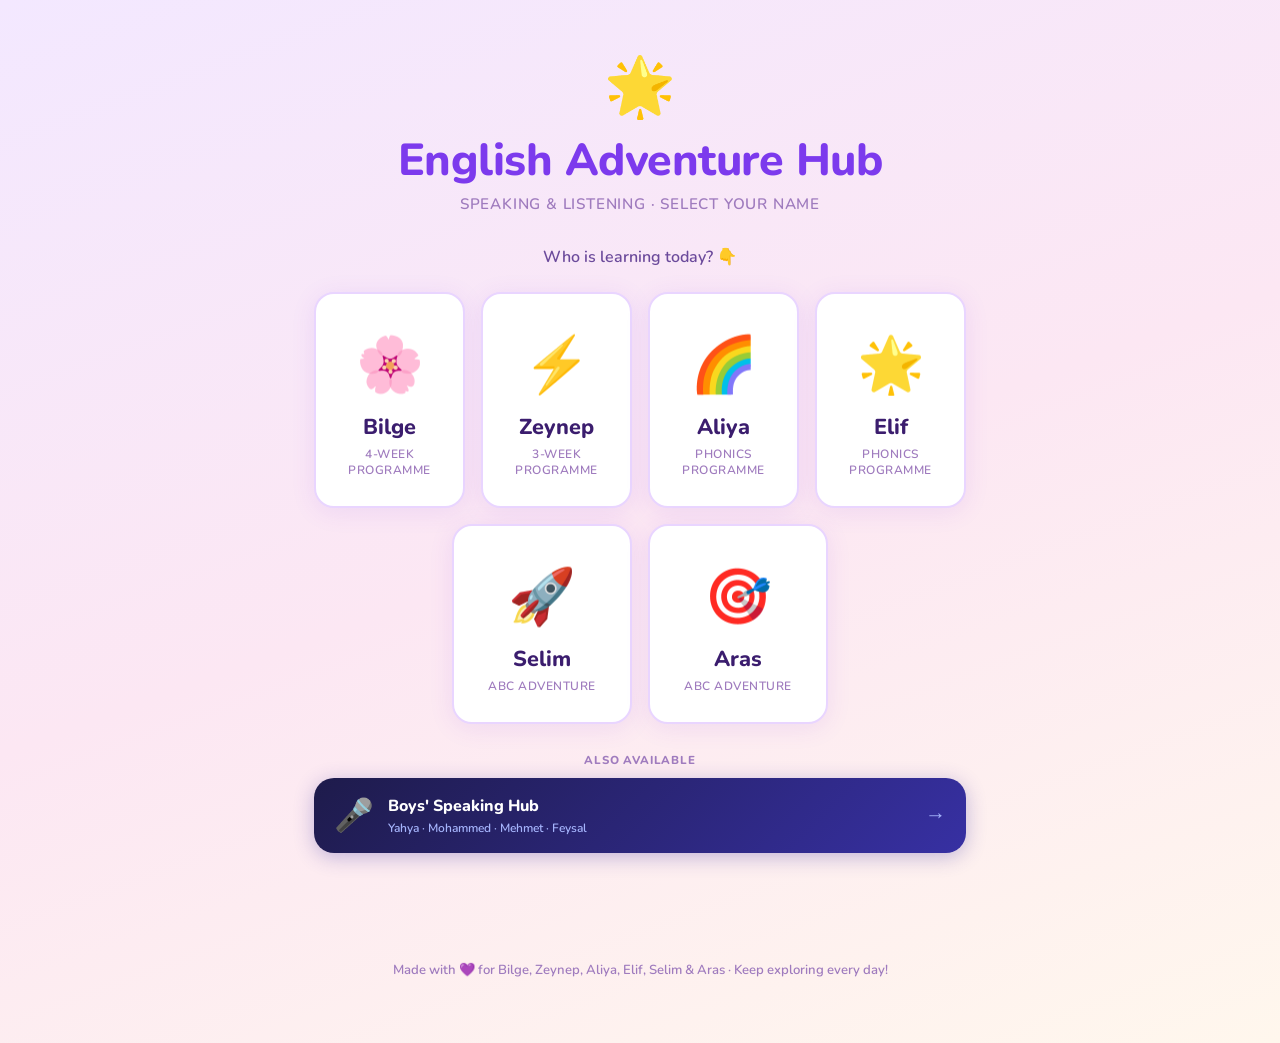
==== commit 01cd74a7: "Add Aras as new student with ABC Adventure programme Same content as Selim — 5-day CoComelon ABC son" ====
--- a/index.html
+++ b/index.html
@@ -61,6 +61,14 @@
         </span>
       </button>
 
+      <button class="student-card" data-student="aras">
+        <span class="student-card-emoji">🎯</span>
+        <span class="student-card-text">
+          <span class="student-card-name">Aras</span>
+          <span class="student-card-sub">ABC Adventure</span>
+        </span>
+      </button>
+
     </div>
 
     <!-- Boys' Speaking Hub portal -->
@@ -90,7 +98,7 @@
   </section>
 
   <footer>
-    <p>Made with 💜 for Bilge, Zeynep, Aliya, Elif &amp; Selim · Keep exploring every day!</p>
+    <p>Made with 💜 for Bilge, Zeynep, Aliya, Elif, Selim &amp; Aras · Keep exploring every day!</p>
   </footer>
 
   <script>
@@ -99,7 +107,8 @@
       zeynep: { password: "zeynep1604", url: "zeynep.html", greeting: "Hello, Zeynep!"  },
       aliya:  { password: "aliya2005",  url: "aliya.html",  greeting: "Hello, Aliya!"   },
       elif:   { password: "elif2026",   url: "elif.html",   greeting: "Hello, Elif!"    },
-      selim:  { password: "selim2022",  url: "selim.html",  greeting: "Hello, Selim!"   }
+      selim:  { password: "selim2026",  url: "selim.html",  greeting: "Hello, Selim!"   },
+      aras:   { password: "aras2026",   url: "aras.html",   greeting: "Hello, Aras!"    }
     };
 
     let selectedStudent = null;
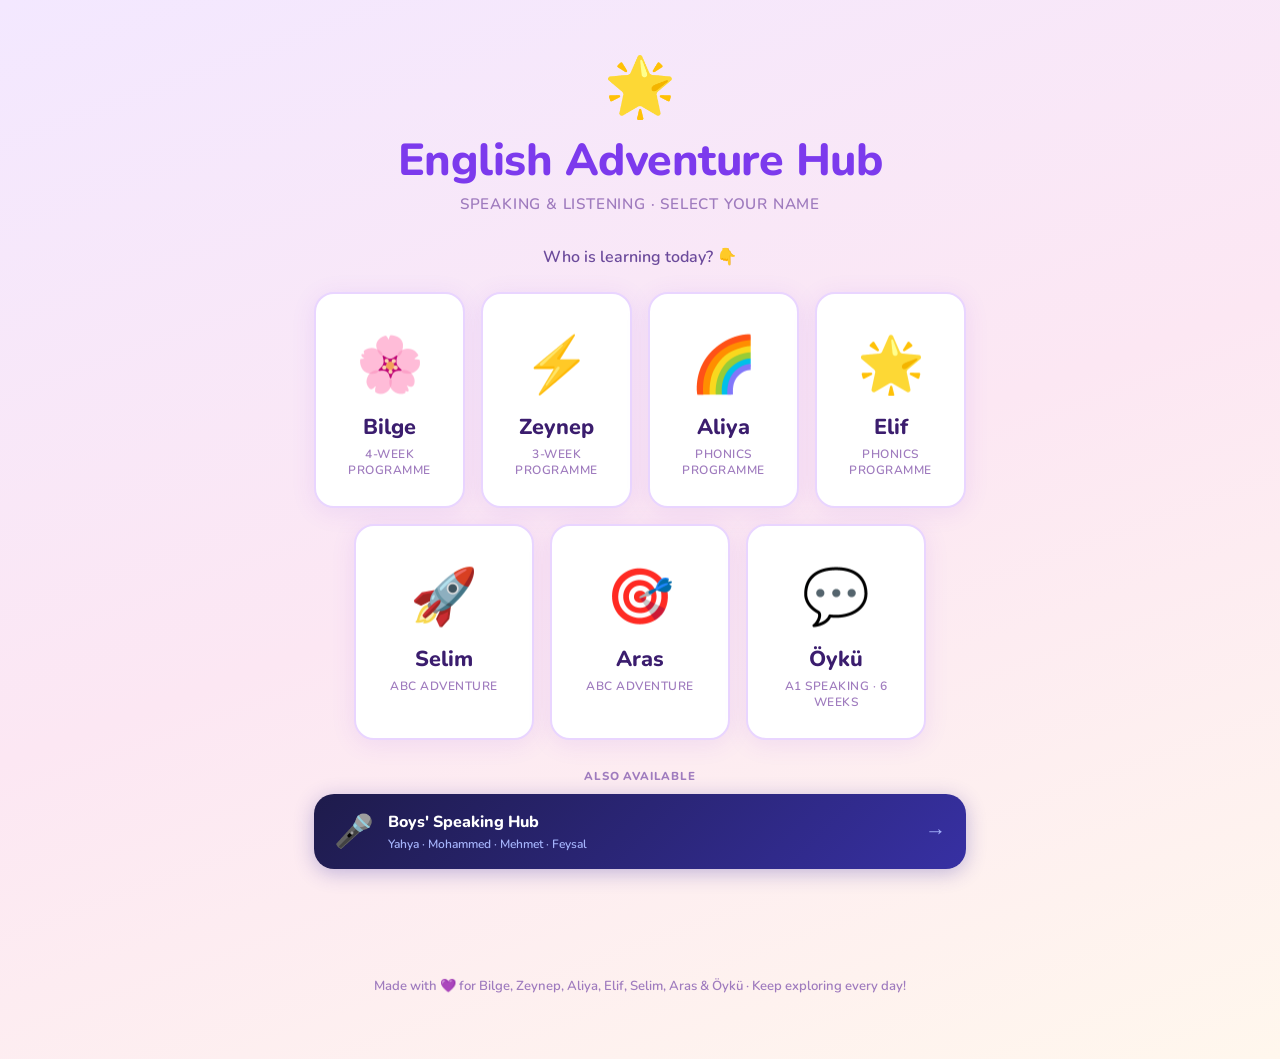
==== commit af08644e: "Add Öykü's A1 Speaking Hub — 6-week programme (Mon/Wed/Thu) Creates oyku.html and oyku-script.js for" ====
--- a/index.html
+++ b/index.html
@@ -69,6 +69,14 @@
         </span>
       </button>
 
+      <button class="student-card" data-student="oyku">
+        <span class="student-card-emoji">💬</span>
+        <span class="student-card-text">
+          <span class="student-card-name">Öykü</span>
+          <span class="student-card-sub">A1 Speaking · 6 Weeks</span>
+        </span>
+      </button>
+
     </div>
 
     <!-- Boys' Speaking Hub portal -->
@@ -98,7 +106,7 @@
   </section>
 
   <footer>
-    <p>Made with 💜 for Bilge, Zeynep, Aliya, Elif, Selim &amp; Aras · Keep exploring every day!</p>
+    <p>Made with 💜 for Bilge, Zeynep, Aliya, Elif, Selim, Aras &amp; Öykü · Keep exploring every day!</p>
   </footer>
 
   <script>
@@ -108,7 +116,8 @@
       aliya:  { password: "aliya2005",  url: "aliya.html",  greeting: "Hello, Aliya!"   },
       elif:   { password: "elif2026",   url: "elif.html",   greeting: "Hello, Elif!"    },
       selim:  { password: "selim2026",  url: "selim.html",  greeting: "Hello, Selim!"   },
-      aras:   { password: "aras2026",   url: "aras.html",   greeting: "Hello, Aras!"    }
+      aras:   { password: "aras2026",   url: "aras.html",   greeting: "Hello, Aras!"    },
+      oyku:   { password: "oyku2026",   url: "oyku.html",   greeting: "Hello, Öykü!"   }
     };
 
     let selectedStudent = null;
